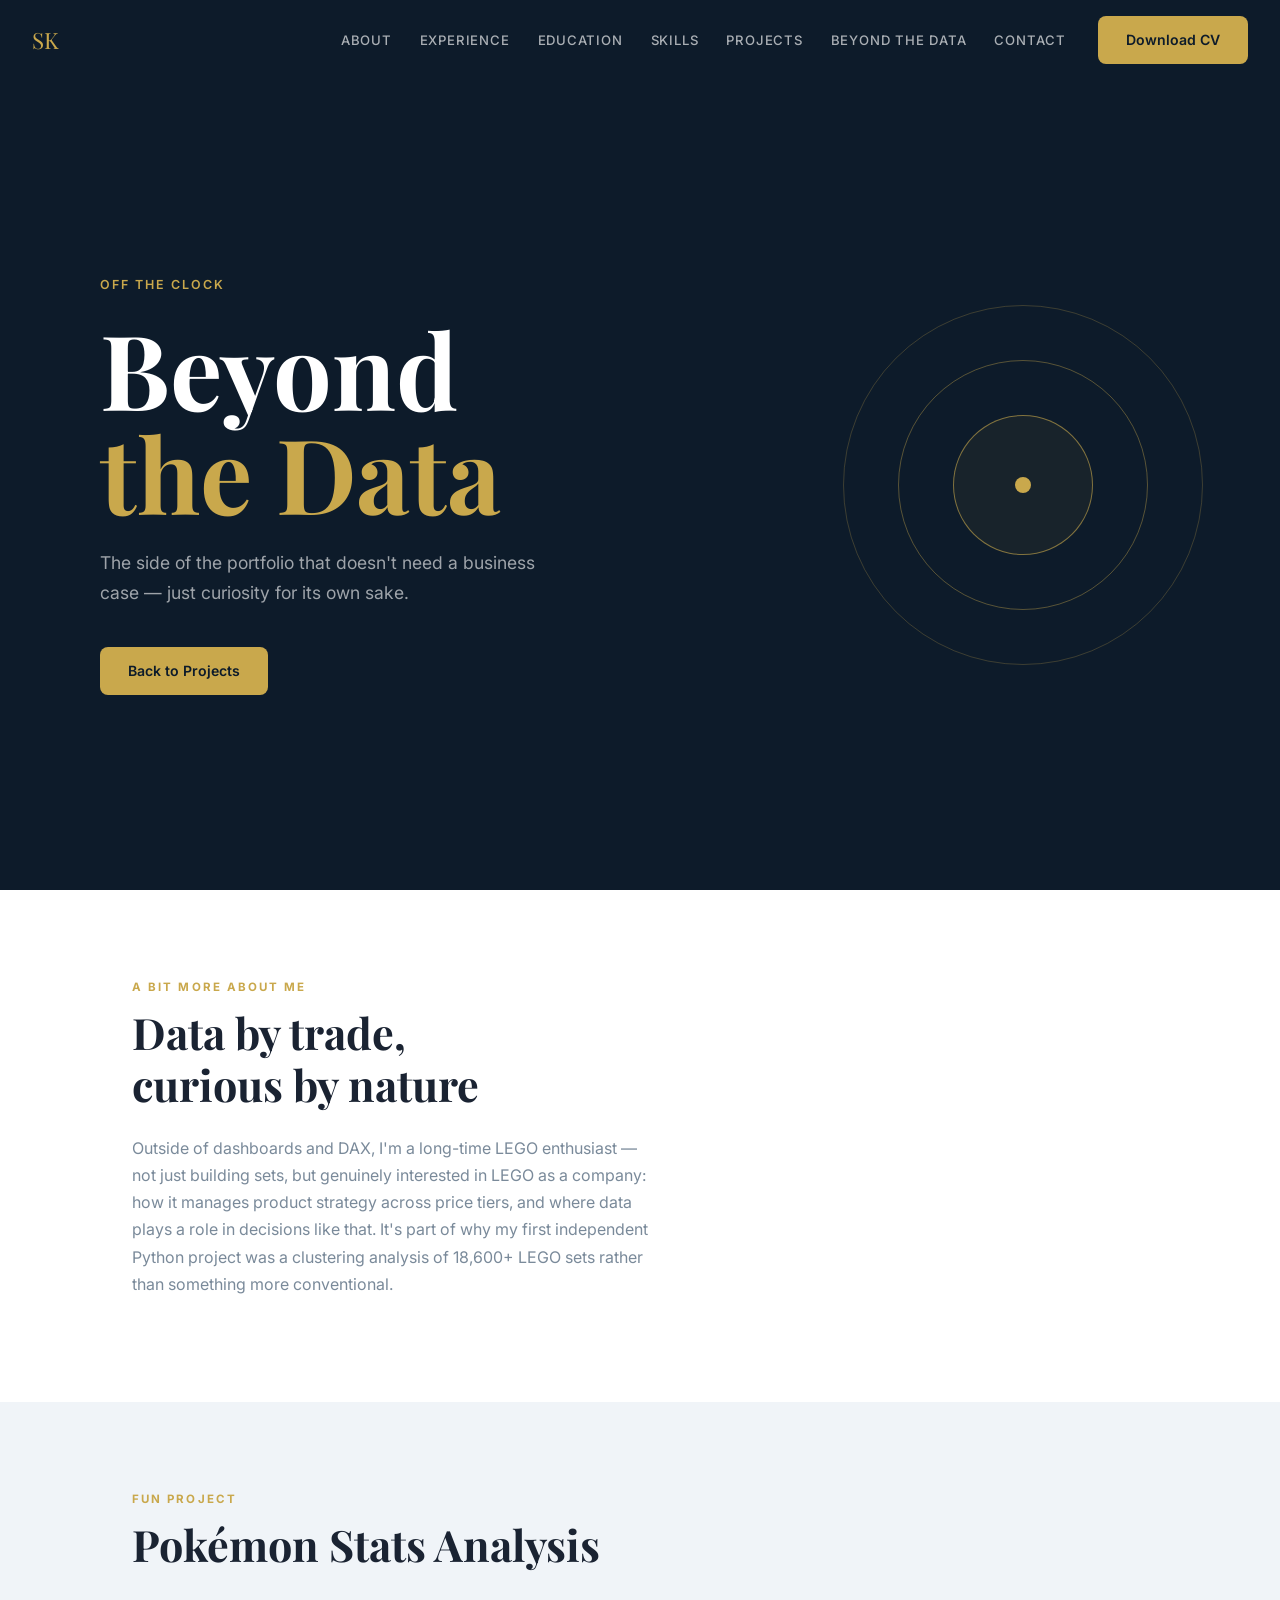
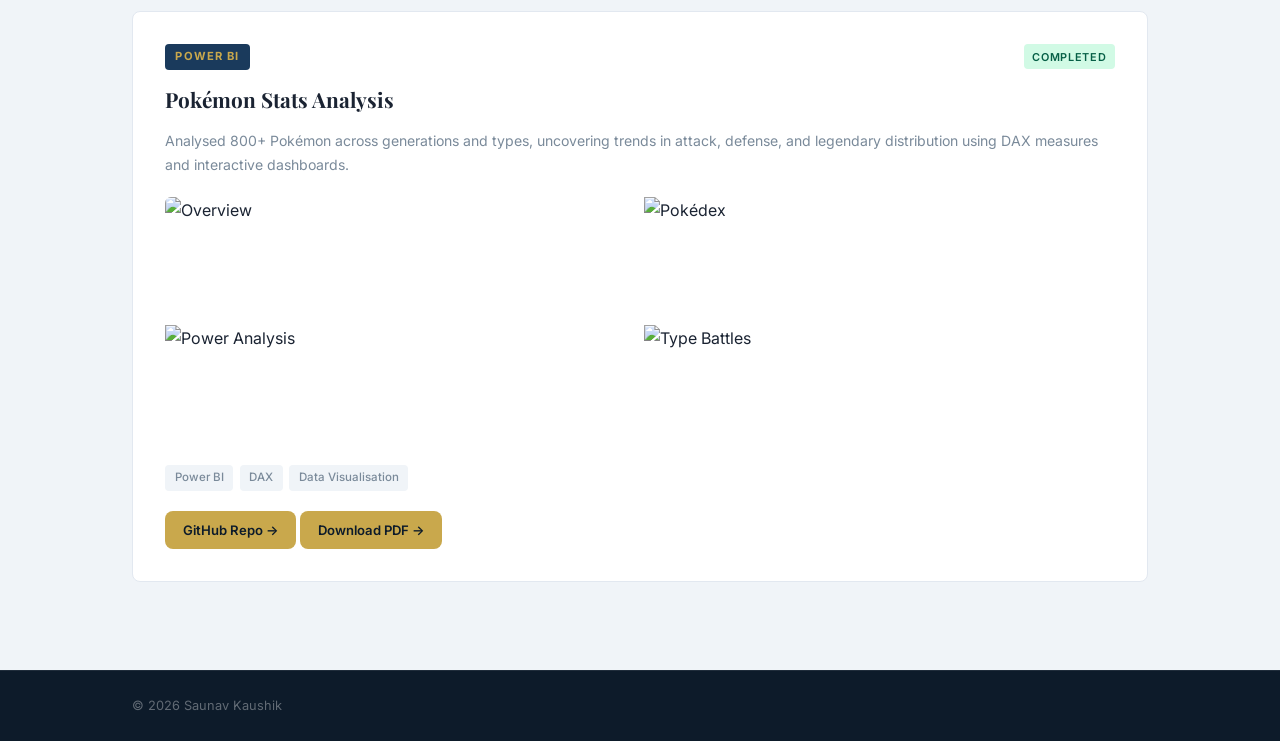
==== fun.html @ 6ace8993 "Add files via upload" ====
<!DOCTYPE html>
<html lang="en">
<head>
  <meta charset="UTF-8" />
  <meta name="viewport" content="width=device-width, initial-scale=1.0"/>
  <title>Beyond the Data | Saunav Kaushik</title>
  <link rel="preconnect" href="https://fonts.googleapis.com">
  <link href="https://fonts.googleapis.com/css2?family=Playfair+Display:wght@600;700&family=Inter:wght@300;400;500;600&display=swap" rel="stylesheet">
  <link rel="stylesheet" href="css/style.css" />
</head>
<body>

  <!-- NAV -->
  <nav>
    <span class="nav-logo">SK</span>
    <ul>
      <li><a href="index.html#about">About</a></li>
      <li><a href="index.html#experience">Experience</a></li>
      <li><a href="index.html#education">Education</a></li>
      <li><a href="index.html#skills">Skills</a></li>
      <li><a href="index.html#projects">Projects</a></li>
      <li><a href="fun.html">Beyond the Data</a></li>
      <li><a href="index.html#contact">Contact</a></li>
    </ul>
    <a href="https://drive.google.com/file/d/1WptvGumXlsymUgz3zxBfDoVuFLlQmoJk/view?usp=sharing" target="_blank" class="btn btn-nav">Download CV</a>
  </nav>

  <!-- FUN HERO -->
  <section class="hero fun-hero">
    <div class="hero-inner">
      <p class="hero-tag">Off the Clock</p>
      <h1>Beyond<br><span>the Data</span></h1>
      <p class="hero-sub">The side of the portfolio that doesn't need a business case — just curiosity for its own sake.</p>
      <div class="hero-cta">
        <a href="index.html#projects" class="btn">Back to Projects</a>
      </div>
    </div>
    <div class="hero-graphic">
      <div class="graphic-ring r1"></div>
      <div class="graphic-ring r2"></div>
      <div class="graphic-ring r3"></div>
      <div class="graphic-dot"></div>
    </div>
  </section>

  <!-- CASUAL BIO -->
  <section class="section">
    <div class="container">
      <div class="section-label">A Bit More About Me</div>
      <div class="about-grid">
        <div>
          <h2>Data by trade,<br>curious by nature</h2>
          <p>Outside of dashboards and DAX, I'm a long-time LEGO enthusiast — not just building sets, but genuinely interested in LEGO as a company: how it manages product strategy across price tiers, and where data plays a role in decisions like that. It's part of why my first independent Python project was a clustering analysis of 18,600+ LEGO sets rather than something more conventional.</p>
          <p><!-- TODO: add a couple more lines on other hobbies/interests --></p>
        </div>
      </div>
    </div>
  </section>

  <!-- FUN PROJECT -->
  <section class="section section-mid">
    <div class="container">
      <div class="section-label">Fun Project</div>
      <h2>Pokémon Stats Analysis</h2>
      <div class="projects-grid">
        <div class="project-card">
          <div class="project-header">
            <span class="tool-badge pbi">Power BI</span>
            <span class="status-badge done">Completed</span>
          </div>
          <h3>Pokémon Stats Analysis</h3>
          <p>Analysed 800+ Pokémon across generations and types, uncovering trends in attack, defense, and legendary distribution using DAX measures and interactive dashboards.</p>

          <div class="project-screenshots">
            <img src="https://raw.githubusercontent.com/Saunavkaushik/Power_BI/refs/heads/main/Screenshots/Overview.png" alt="Overview" />
            <img src="https://raw.githubusercontent.com/Saunavkaushik/Power_BI/refs/heads/main/Screenshots/Pokedex.png" alt="Pokédex" />
            <img src="https://raw.githubusercontent.com/Saunavkaushik/Power_BI/refs/heads/main/Screenshots/Power%20Analysis.png" alt="Power Analysis" />
            <img src="https://raw.githubusercontent.com/Saunavkaushik/Power_BI/refs/heads/main/Screenshots/Type%20Battles.png" alt="Type Battles" />
          </div>

          <ul class="project-tags">
            <li>Power BI</li>
            <li>DAX</li>
            <li>Data Visualisation</li>
          </ul>
          <div class="project-footer">
            <a href="https://github.com/Saunavkaushik/Power_BI" target="_blank" class="btn btn-sm">GitHub Repo →</a>
            <a href="https://raw.githubusercontent.com/Saunavkaushik/Power_BI/refs/heads/main/Pokemon_portfolio.pdf" target="_blank" class="btn btn-sm btn-outline">Download PDF →</a>
          </div>
        </div>
      </div>
    </div>
  </section>

  <footer>
    <div class="container footer-inner">
      <span>© 2026 Saunav Kaushik</span>
    </div>
  </footer>

</body>
</html>
---- css/style.css ----
/* =============================================
   SAUNAV KAUSHIK — PORTFOLIO STYLESHEET
   Navy + Slate + Gold | Professional & Sharp
   ============================================= */

:root {
  --navy:      #0d1b2a;
  --navy-mid:  #162236;
  --slate:     #f0f4f8;
  --gold:      #c9a84c;
  --gold-lt:   #f0e0b0;
  --white:     #ffffff;
  --ink:       #1a2332;
  --muted:     #7a8a9a;
  --border:    #e2e8f0;

  --font-display: 'Playfair Display', Georgia, serif;
  --font-body:    'Inter', system-ui, sans-serif;

  --max-w: 1080px;
  --radius: 8px;
}

/* RESET */
*, *::before, *::after { box-sizing: border-box; margin: 0; padding: 0; }
html { scroll-behavior: smooth; }
body {
  font-family: var(--font-body);
  background: var(--white);
  color: var(--ink);
  font-size: 1rem;
  line-height: 1.7;
  -webkit-font-smoothing: antialiased;
}
a { color: inherit; text-decoration: none; }

/* ── CONTAINER ── */
.container { max-width: var(--max-w); margin: 0 auto; padding: 0 2rem; }

/* ── NAV ── */
nav {
  position: sticky; top: 0; z-index: 100;
  display: flex; align-items: center; gap: 2rem;
  padding: 1rem 2rem;
  background: var(--navy);
}
.nav-logo {
  font-family: var(--font-display);
  font-size: 1.4rem;
  color: var(--gold);
  margin-right: auto;
}
nav ul { list-style: none; display: flex; gap: 1.75rem; }
nav ul a {
  font-size: 0.82rem; font-weight: 500;
  letter-spacing: 0.06em; text-transform: uppercase;
  color: rgba(255,255,255,0.65);
  transition: color 0.2s;
}
nav ul a:hover { color: var(--gold); }
.btn-nav {
  background: var(--gold); color: var(--navy);
  font-size: 0.8rem; font-weight: 600;
  padding: 0.5rem 1.2rem; border-radius: var(--radius);
  white-space: nowrap;
  transition: opacity 0.2s;
}
.btn-nav:hover { opacity: 0.85; }

/* ── HERO ── */
.hero {
  background: var(--navy);
  min-height: 90vh;
  display: flex; align-items: center;
  position: relative; overflow: hidden;
  padding: 4rem 2rem;
}
.hero-inner {
  max-width: var(--max-w); margin: 0 auto; width: 100%;
  position: relative; z-index: 2;
}
.hero-tag {
  font-size: 0.78rem; font-weight: 600;
  letter-spacing: 0.16em; text-transform: uppercase;
  color: var(--gold); margin-bottom: 1.25rem;
}
.hero h1 {
  font-family: var(--font-display);
  font-size: clamp(3.5rem, 9vw, 6.5rem);
  line-height: 1.0; color: var(--white);
  margin-bottom: 1.5rem;
}
.hero h1 span { color: var(--gold); }
.hero-sub {
  font-size: 1.1rem; color: rgba(255,255,255,0.6);
  max-width: 460px; margin-bottom: 2.5rem;
}
.hero-cta { display: flex; gap: 1rem; flex-wrap: wrap; }

/* Graphic rings */
.hero-graphic {
  position: absolute; right: 6%; top: 50%;
  transform: translateY(-50%);
  width: 360px; height: 360px;
}
.graphic-ring {
  position: absolute; border-radius: 50%;
  border: 1px solid rgba(201,168,76,0.25);
  top: 50%; left: 50%; transform: translate(-50%,-50%);
}
.r1 { width: 360px; height: 360px; }
.r2 { width: 250px; height: 250px; border-color: rgba(201,168,76,0.4); }
.r3 { width: 140px; height: 140px; border-color: rgba(201,168,76,0.6); background: rgba(201,168,76,0.06); }
.graphic-dot {
  position: absolute; top: 50%; left: 50%;
  transform: translate(-50%,-50%);
  width: 16px; height: 16px; border-radius: 50%;
  background: var(--gold);
}

/* ── BUTTONS ── */
.btn {
  display: inline-block;
  padding: 0.75rem 1.75rem;
  background: var(--gold); color: var(--navy);
  font-weight: 600; font-size: 0.88rem;
  border-radius: var(--radius);
  transition: opacity 0.2s, transform 0.15s;
  cursor: pointer;
}
.btn:hover { opacity: 0.88; transform: translateY(-1px); }
.btn-ghost {
  background: transparent;
  border: 1.5px solid rgba(255,255,255,0.35);
  color: var(--white);
}
.btn-ghost:hover { border-color: var(--gold); color: var(--gold); background: transparent; transform: translateY(-1px); }
.btn-sm { padding: 0.5rem 1.1rem; font-size: 0.82rem; }
.btn-disabled {
  background: var(--border); color: var(--muted);
  pointer-events: none; cursor: default;
}

/* ── SECTIONS ── */
.section { padding: 5.5rem 0; }
.section-dark {
  background: var(--navy);
  padding: 5.5rem 0;
}
.section-mid {
  background: var(--slate);
  padding: 5.5rem 0;
}

.section-label {
  font-size: 0.72rem; font-weight: 700;
  letter-spacing: 0.18em; text-transform: uppercase;
  color: var(--gold); margin-bottom: 0.6rem;
}
.section-label.light { color: var(--gold); }

h2 {
  font-family: var(--font-display);
  font-size: clamp(1.9rem, 4vw, 2.7rem);
  color: var(--ink); margin-bottom: 2.5rem; line-height: 1.2;
}
h2.light { color: var(--white); }
.muted-text { color: rgba(255,255,255,0.55); margin-bottom: 2rem; }

/* ── ABOUT ── */
.about-grid {
  display: grid; grid-template-columns: 1fr 280px; gap: 4rem; align-items: start;
}
.about-grid p { color: var(--muted); margin-bottom: 1rem; max-width: 520px; }
.about-grid h2 { margin-bottom: 1.5rem; }
.stat-stack { display: flex; flex-direction: column; gap: 1rem; }
.stat-card {
  background: var(--slate); border-radius: var(--radius);
  padding: 1.25rem 1.5rem;
  border-left: 3px solid var(--gold);
  display: flex; flex-direction: column; gap: 0.2rem;
}
.stat-num {
  font-family: var(--font-display); font-size: 2rem;
  color: var(--navy); line-height: 1;
}
.stat-desc { font-size: 0.78rem; color: var(--muted); text-transform: uppercase; letter-spacing: 0.04em; }

/* ── EDUCATION ── */
.edu-timeline { display: flex; flex-direction: column; gap: 1.5rem; }
.edu-card {
  display: grid; grid-template-columns: 130px 1fr;
  gap: 1.5rem; align-items: start;
  background: rgba(255,255,255,0.05);
  border: 1px solid rgba(255,255,255,0.1);
  border-radius: var(--radius); padding: 1.75rem;
  border-left: 3px solid var(--gold);
}
.edu-year {
  font-size: 0.78rem; font-weight: 600;
  color: var(--gold); letter-spacing: 0.04em;
  padding-top: 0.2rem;
}
.edu-body h3 { font-size: 1.05rem; color: var(--white); margin-bottom: 0.3rem; }
.edu-inst { font-size: 0.9rem; color: rgba(255,255,255,0.55); margin-bottom: 0.3rem; }
.edu-detail { font-size: 0.85rem; color: rgba(255,255,255,0.4); }

/* ── SKILLS ── */
.skills-grid { display: flex; flex-direction: column; gap: 2rem; }
.skill-group h4 {
  font-size: 0.78rem; font-weight: 700;
  text-transform: uppercase; letter-spacing: 0.1em;
  color: var(--muted); margin-bottom: 0.75rem;
}
.pills { display: flex; flex-wrap: wrap; gap: 0.6rem; }
.pill {
  background: var(--slate); border: 1.5px solid var(--border);
  border-radius: 100px; padding: 0.4rem 1.1rem;
  font-size: 0.85rem; font-weight: 500; color: var(--ink);
  transition: background 0.2s, border-color 0.2s, color 0.2s;
  cursor: default;
}
.pill:hover { background: var(--navy); border-color: var(--navy); color: var(--gold); }

/* ── PROJECTS ── */
.projects-grid {
  display: grid; grid-template-columns: repeat(auto-fit, minmax(300px, 1fr));
  gap: 1.5rem;
}
.project-card {
  background: var(--white); border: 1px solid var(--border);
  border-radius: var(--radius); padding: 2rem;
  display: flex; flex-direction: column; gap: 0.75rem;
  transition: box-shadow 0.25s, transform 0.2s;
}
.project-card:hover { box-shadow: 0 8px 30px rgba(0,0,0,0.1); transform: translateY(-3px); }
.project-card.wip { opacity: 0.72; }
.project-header { display: flex; justify-content: space-between; align-items: center; }

.tool-badge {
  font-size: 0.7rem; font-weight: 700;
  letter-spacing: 0.1em; text-transform: uppercase;
  background: var(--navy); color: var(--gold);
  padding: 0.22rem 0.65rem; border-radius: 4px;
}
.tool-badge.pbi { background: #1a3a5c; }
.tool-badge.python { background: #2b5b3f; color: #a8e6b8; }

.status-badge {
  font-size: 0.68rem; font-weight: 600;
  text-transform: uppercase; letter-spacing: 0.06em;
  padding: 0.2rem 0.55rem; border-radius: 4px;
}
.status-badge.done { background: #d1fae5; color: #065f46; }
.status-badge.wip  { background: #fef3c7; color: #92400e; }

.project-card h3 {
  font-family: var(--font-display); font-size: 1.3rem; color: var(--ink);
}
.project-card p { font-size: 0.88rem; color: var(--muted); flex: 1; }
.project-tags {
  list-style: none; display: flex; flex-wrap: wrap; gap: 0.4rem;
}
.project-tags li {
  font-size: 0.72rem; font-weight: 500;
  color: var(--muted); background: var(--slate);
  padding: 0.2rem 0.6rem; border-radius: 4px;
}
.project-footer { margin-top: 0.5rem; }

/* ── CONTACT ── */
.contact-wrap { text-align: center; }
.contact-wrap h2 { margin-bottom: 0.75rem; }
.contact-links {
  display: flex; flex-wrap: wrap; gap: 1rem;
  justify-content: center; margin-top: 2rem;
}

/* ── FOOTER ── */
footer {
  background: var(--navy);
  padding: 1.5rem 2rem;
  border-top: 1px solid rgba(255,255,255,0.08);
}
.footer-inner {
  display: flex; justify-content: space-between;
  font-size: 0.8rem; color: rgba(255,255,255,0.35);
}

/* ── RESPONSIVE ── */
@media (max-width: 768px) {
  nav ul { display: none; }
  .hero-graphic { display: none; }
  .about-grid { grid-template-columns: 1fr; }
  .stat-stack { flex-direction: row; flex-wrap: wrap; }
  .edu-card { grid-template-columns: 1fr; gap: 0.5rem; }
  .footer-inner { flex-direction: column; gap: 0.5rem; text-align: center; }
}

.section-experience {
  background: #e8edf2;
}

.project-screenshots {
  display: grid;
  grid-template-columns: 1fr 1fr;
  gap: 0.5rem;
  border-radius: 6px;
  overflow: hidden;
  margin: 0.5rem 0;
}
.project-screenshots img {
  width: 100%;
  height: 120px;
  object-fit: cover;
  object-position: top;
  display: block;
}

.project-screenshots.single img {
  height: 200px;
}
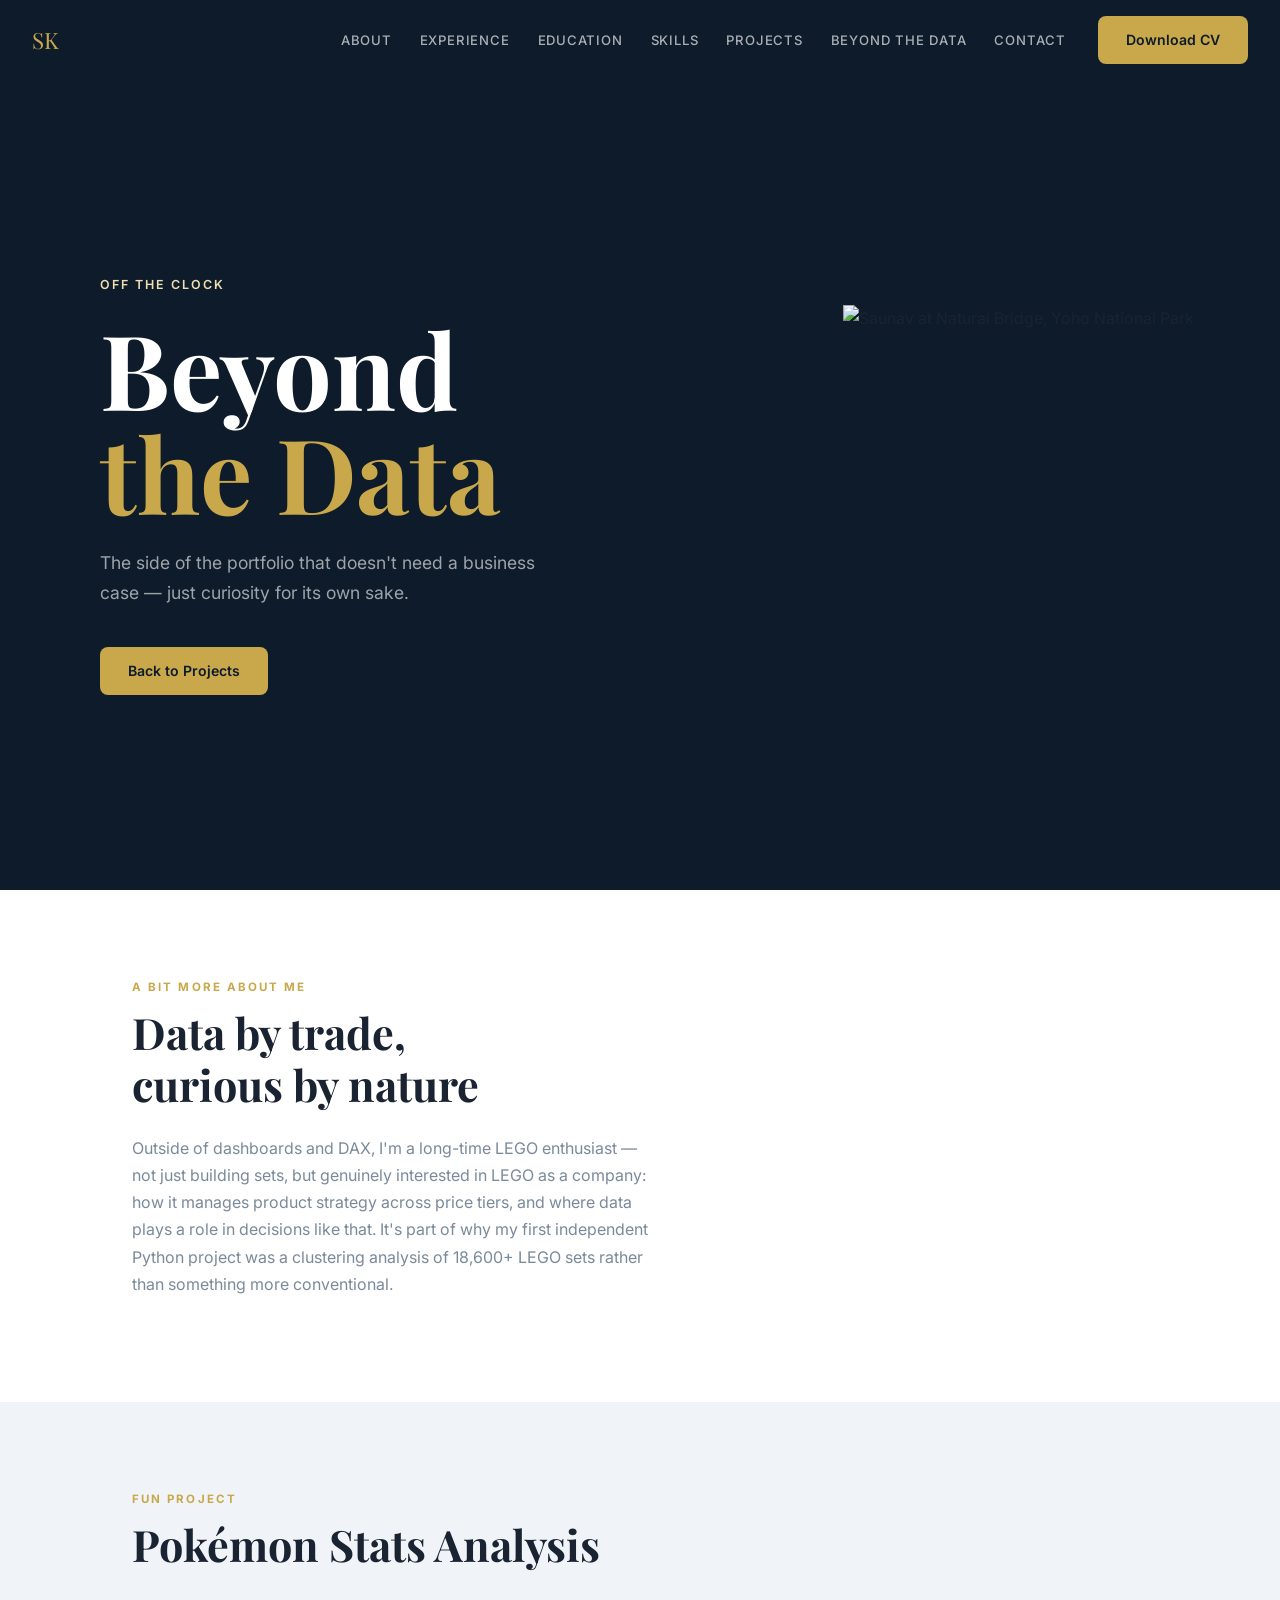
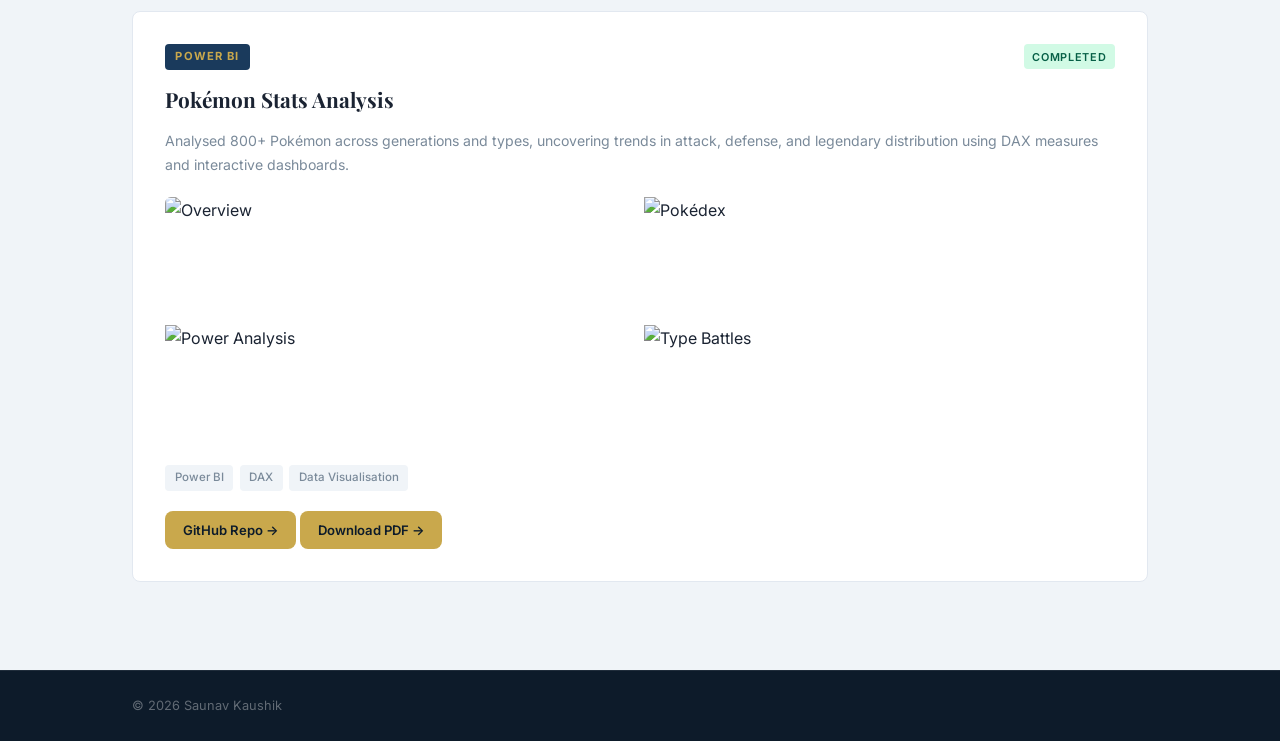
==== commit b0291653: "Update fun.html" ====
--- a/fun.html
+++ b/fun.html
@@ -12,7 +12,7 @@
 
   <!-- NAV -->
   <nav>
-    <span class="nav-logo">SK</span>
+    <a href="index.html" class="nav-logo">SK</a>
     <ul>
       <li><a href="index.html#about">About</a></li>
       <li><a href="index.html#experience">Experience</a></li>
@@ -35,11 +35,8 @@
         <a href="index.html#projects" class="btn">Back to Projects</a>
       </div>
     </div>
-    <div class="hero-graphic">
-      <div class="graphic-ring r1"></div>
-      <div class="graphic-ring r2"></div>
-      <div class="graphic-ring r3"></div>
-      <div class="graphic-dot"></div>
+    <div class="hero-graphic hero-photo-wrap">
+      <img src="img/profile-yoho.jpg" alt="Saunav at Natural Bridge, Yoho National Park" class="hero-photo" />
     </div>
   </section>
 
--- a/css/style.css
+++ b/css/style.css
@@ -320,3 +320,66 @@
 .project-screenshots.single img {
   height: 200px;
 }
+
+/* ── PROJECT ANALYSIS BULLETS ── */
+.project-analysis {
+  list-style: none;
+  display: flex;
+  flex-direction: column;
+  gap: 0.45rem;
+  margin: 0.25rem 0 0.5rem;
+}
+.project-analysis li {
+  position: relative;
+  padding-left: 1.1rem;
+  font-size: 0.84rem;
+  color: var(--ink);
+  line-height: 1.5;
+}
+.project-analysis li::before {
+  content: "";
+  position: absolute;
+  left: 0;
+  top: 0.55em;
+  width: 6px;
+  height: 6px;
+  border-radius: 50%;
+  background: var(--gold);
+}
+
+/* ── FEATURED PROJECT CARD ── */
+.project-featured {
+  border: 1.5px solid var(--gold);
+  background: linear-gradient(180deg, var(--white) 0%, var(--slate) 100%);
+  position: relative;
+}
+.project-featured::before {
+  content: "Centerpiece";
+  position: absolute;
+  top: -0.65rem;
+  left: 1.5rem;
+  background: var(--gold);
+  color: var(--navy);
+  font-size: 0.65rem;
+  font-weight: 700;
+  letter-spacing: 0.08em;
+  text-transform: uppercase;
+  padding: 0.2rem 0.7rem;
+  border-radius: 4px;
+}
+
+/* ── PROJECTS FOOTNOTE (link to fun page) ── */
+.projects-footnote {
+  text-align: center;
+  margin-top: 2.5rem;
+  font-size: 0.9rem;
+  color: var(--muted);
+}
+.projects-footnote a {
+  color: var(--gold);
+  font-weight: 600;
+  border-bottom: 1px solid var(--gold);
+}
+
+/* ── FUN PAGE HERO VARIANT ── */
+.fun-hero .hero-tag { color: var(--gold-lt); }
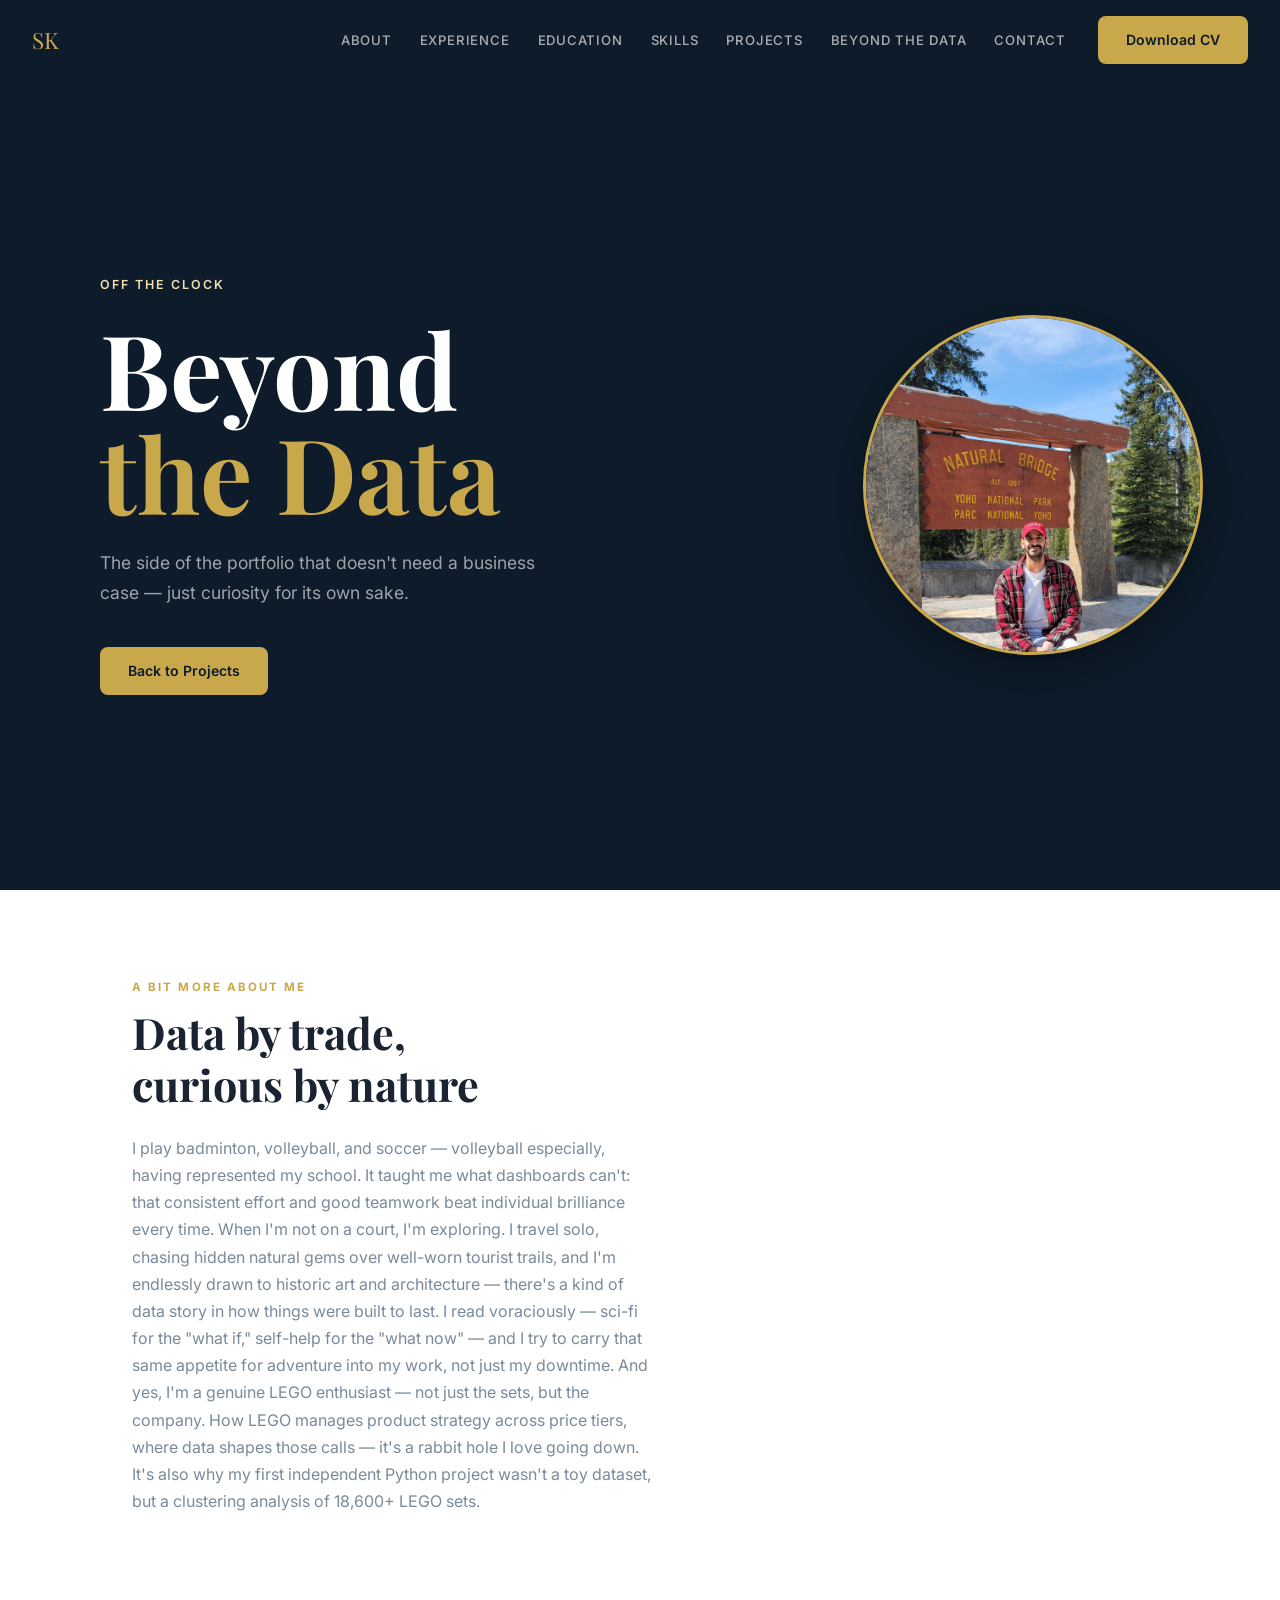
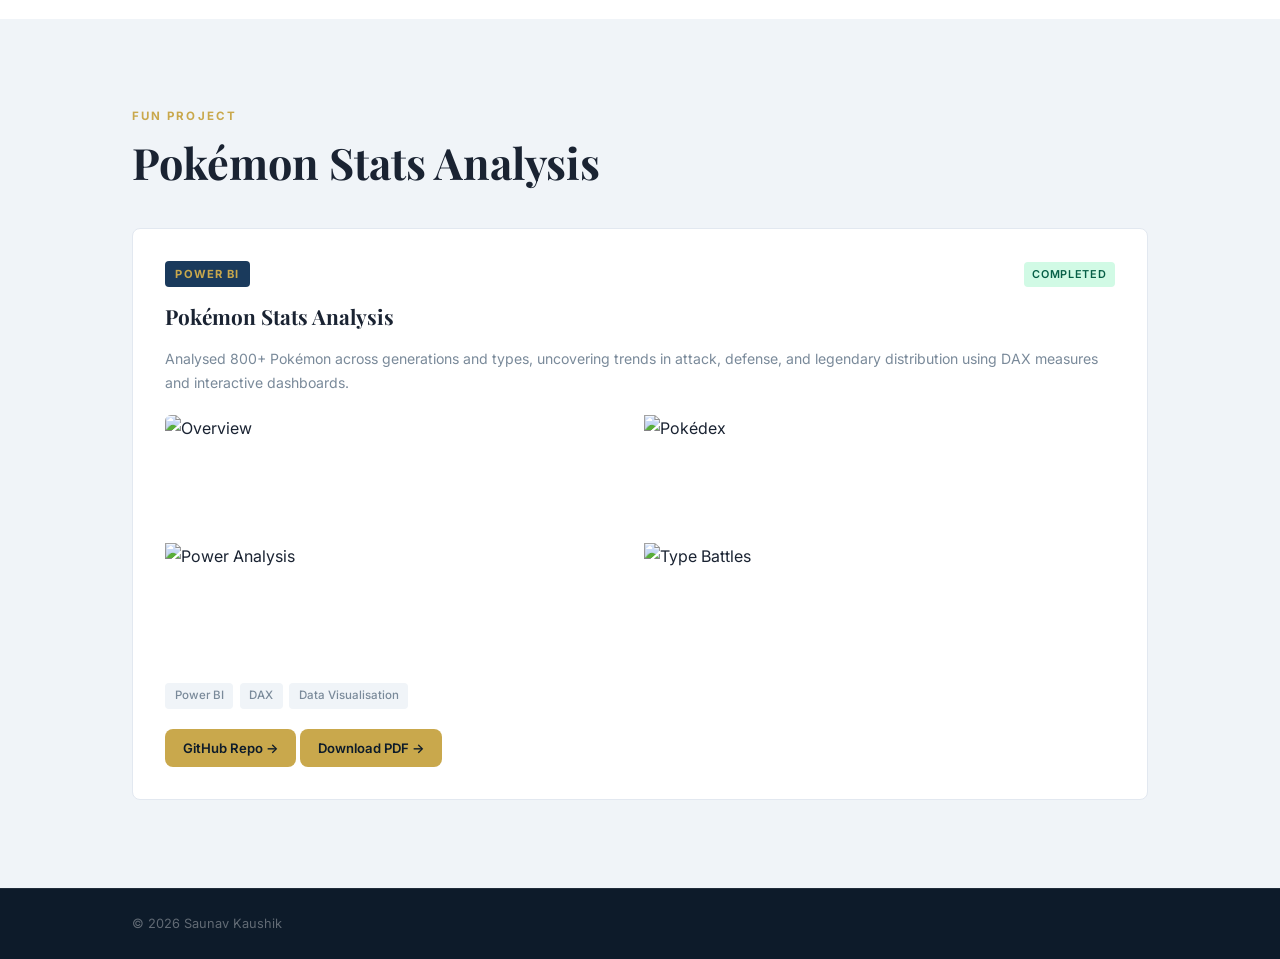
==== commit 24c9cd2e: "Update fun.html" ====
--- a/fun.html
+++ b/fun.html
@@ -47,7 +47,13 @@
       <div class="about-grid">
         <div>
           <h2>Data by trade,<br>curious by nature</h2>
-          <p>Outside of dashboards and DAX, I'm a long-time LEGO enthusiast — not just building sets, but genuinely interested in LEGO as a company: how it manages product strategy across price tiers, and where data plays a role in decisions like that. It's part of why my first independent Python project was a clustering analysis of 18,600+ LEGO sets rather than something more conventional.</p>
+          <p>I play badminton, volleyball, and soccer — volleyball especially, having represented my school. It taught me what dashboards can't: that consistent effort and good teamwork beat individual brilliance every time.
+
+When I'm not on a court, I'm exploring. I travel solo, chasing hidden natural gems over well-worn tourist trails, and I'm endlessly drawn to historic art and architecture — there's a kind of data story in how things were built to last.
+
+I read voraciously — sci-fi for the "what if," self-help for the "what now" — and I try to carry that same appetite for adventure into my work, not just my downtime.
+
+And yes, I'm a genuine LEGO enthusiast — not just the sets, but the company. How LEGO manages product strategy across price tiers, where data shapes those calls — it's a rabbit hole I love going down. It's also why my first independent Python project wasn't a toy dataset, but a clustering analysis of 18,600+ LEGO sets.</p>
           <p><!-- TODO: add a couple more lines on other hobbies/interests --></p>
         </div>
       </div>
--- a/css/style.css
+++ b/css/style.css
@@ -383,3 +383,130 @@
 
 /* ── FUN PAGE HERO VARIANT ── */
 .fun-hero .hero-tag { color: var(--gold-lt); }
+
+/* ── FUN PAGE PROFILE PHOTO ── */
+.hero-photo-wrap {
+  border-radius: 50%;
+  overflow: hidden;
+  width: 340px;
+  height: 340px;
+  border: 3px solid var(--gold);
+  box-shadow: 0 12px 40px rgba(0,0,0,0.35);
+}
+.hero-photo {
+  width: 100%;
+  height: 100%;
+  object-fit: cover;
+  object-position: center 30%;
+  display: block;
+}
+@media (max-width: 768px) {
+  .hero-photo-wrap { display: none; }
+}
+
+/* ── CONTACT: split layout (buttons + form) ── */
+
+.contact-find-me {
+  font-size: 0.72rem;
+  font-weight: 700;
+  letter-spacing: 0.08em;
+  text-transform: uppercase;
+  color: var(--gold-lt);
+  margin-bottom: 0.9rem;
+}
+
+.contact-quote {
+  font-family: var(--font-display);
+  font-style: italic;
+  font-size: 0.92rem;
+  color: rgba(255,255,255,0.55);
+  margin-top: 1.5rem;
+  line-height: 1.5;
+  border-left: 2px solid var(--gold);
+  padding-left: 0.9rem;
+}
+
+.btn-icon {
+  display: inline-flex;
+  align-items: center;
+  justify-content: center;
+  gap: 0.6rem;
+}
+.btn-icon svg { width: 18px; height: 18px; flex-shrink: 0; }
+
+.btn-gold-cv {
+  background: var(--gold);
+  color: var(--navy);
+  border: 1.5px solid var(--gold);
+}
+.btn-gold-cv:hover { opacity: 0.88; color: var(--navy); transform: translateY(-1px); }
+
+.contact-flex {
+  display: grid;
+  grid-template-columns: 220px 1fr;
+  gap: 4rem;
+  margin-top: 2.5rem;
+  text-align: left;
+  align-items: start;
+}
+.contact-links-vertical {
+  display: flex;
+  flex-direction: column;
+  gap: 1.25rem;
+  margin-top: 0;
+  flex-wrap: nowrap;
+}
+.contact-links-vertical .btn { text-align: center; }
+
+.contact-form-card {
+  background: var(--white);
+  border-radius: var(--radius);
+  padding: 2rem;
+  display: flex;
+  flex-direction: column;
+  gap: 0.4rem;
+  box-shadow: 0 12px 40px rgba(0,0,0,0.25);
+}
+.contact-form-card label {
+  font-size: 0.72rem;
+  font-weight: 700;
+  letter-spacing: 0.08em;
+  text-transform: uppercase;
+  color: var(--muted);
+  margin-top: 0.75rem;
+}
+.contact-form-card input,
+.contact-form-card textarea {
+  font-family: var(--font-body);
+  font-size: 0.9rem;
+  padding: 0.65rem 0.8rem;
+  border: 1.5px solid var(--border);
+  border-radius: 6px;
+  background: var(--slate);
+  color: var(--ink);
+  resize: vertical;
+}
+.contact-form-card input:focus,
+.contact-form-card textarea:focus {
+  outline: none;
+  border-color: var(--gold);
+}
+.contact-submit-btn {
+  margin-top: 1.25rem;
+  border: none;
+  font-family: var(--font-body);
+}
+.contact-submit-btn:disabled { opacity: 0.6; cursor: default; }
+.contact-form-status {
+  font-size: 0.85rem;
+  margin-top: 0.6rem;
+  min-height: 1.2em;
+}
+.contact-form-status.success { color: #065f46; }
+.contact-form-status.error { color: #b91c1c; }
+
+@media (max-width: 768px) {
+  .contact-flex { grid-template-columns: 1fr; }
+  .contact-wrap { text-align: center; }
+  .contact-flex { text-align: left; }
+}
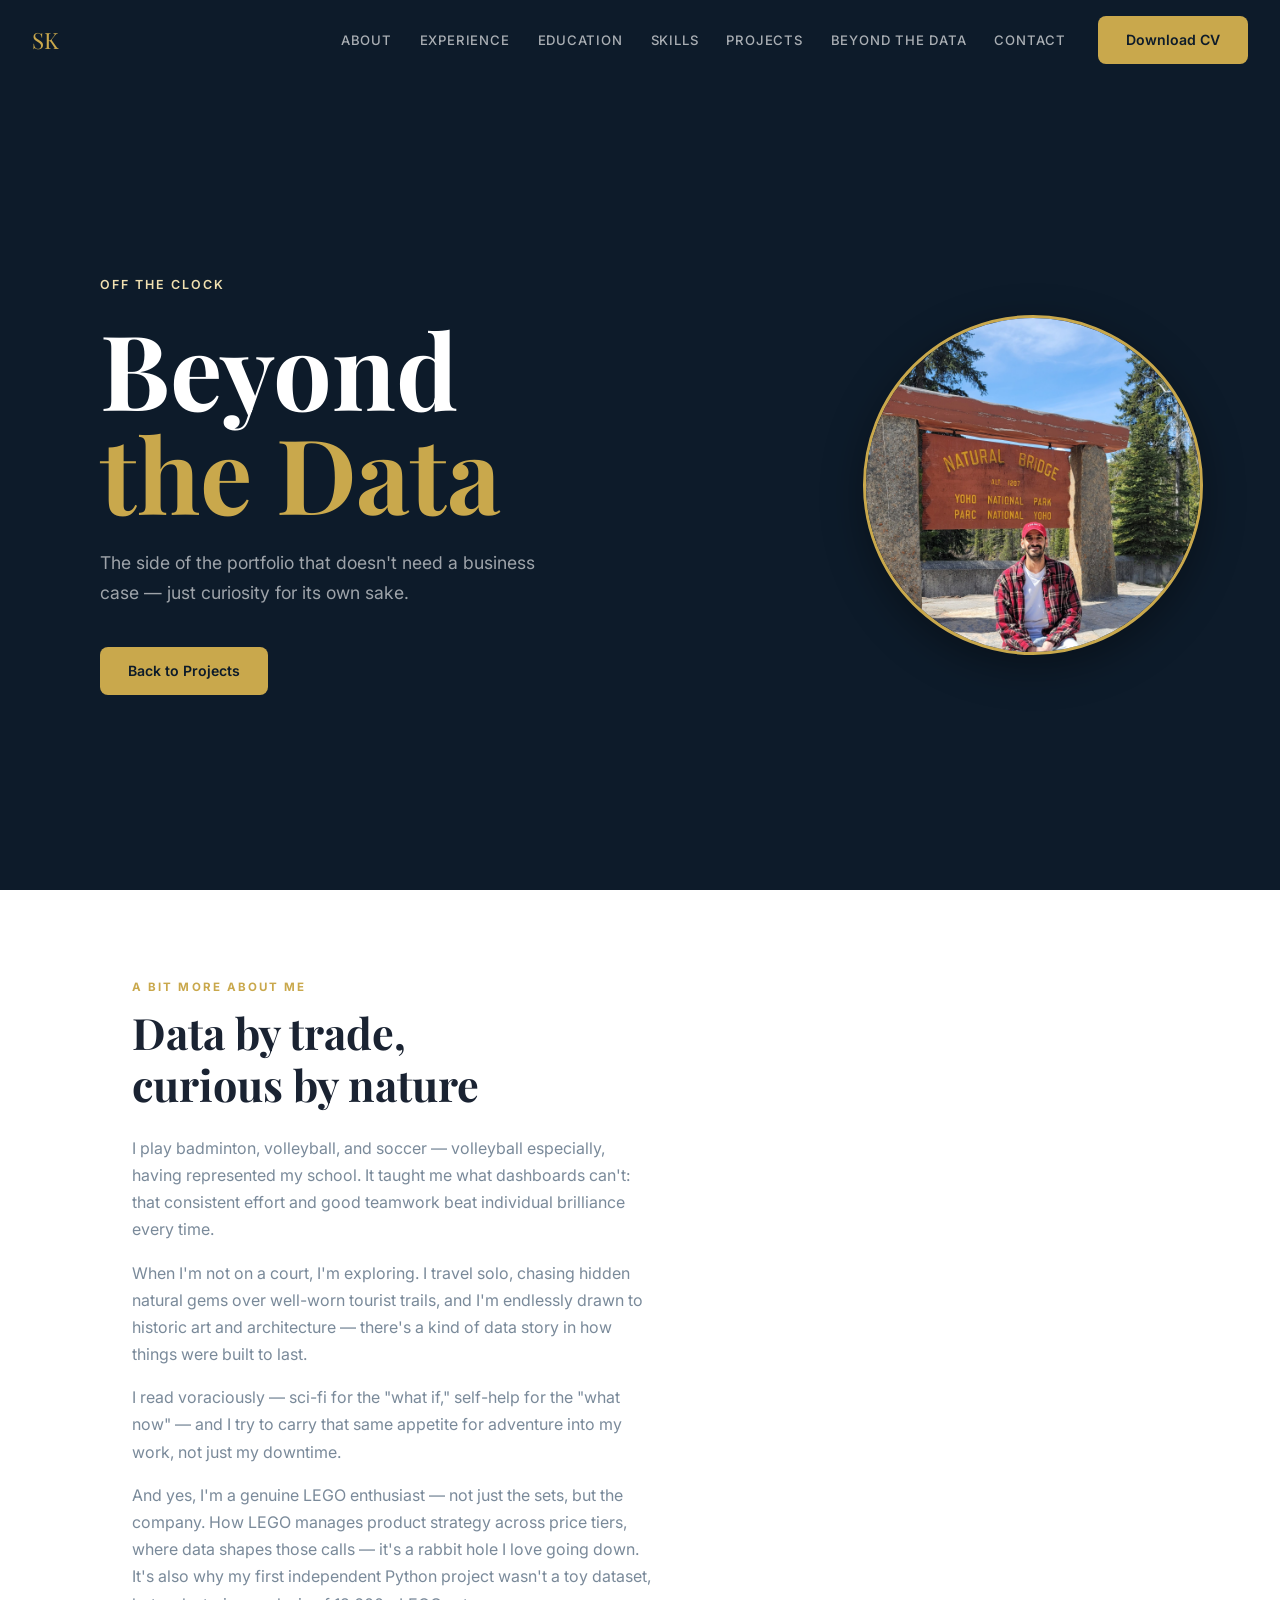
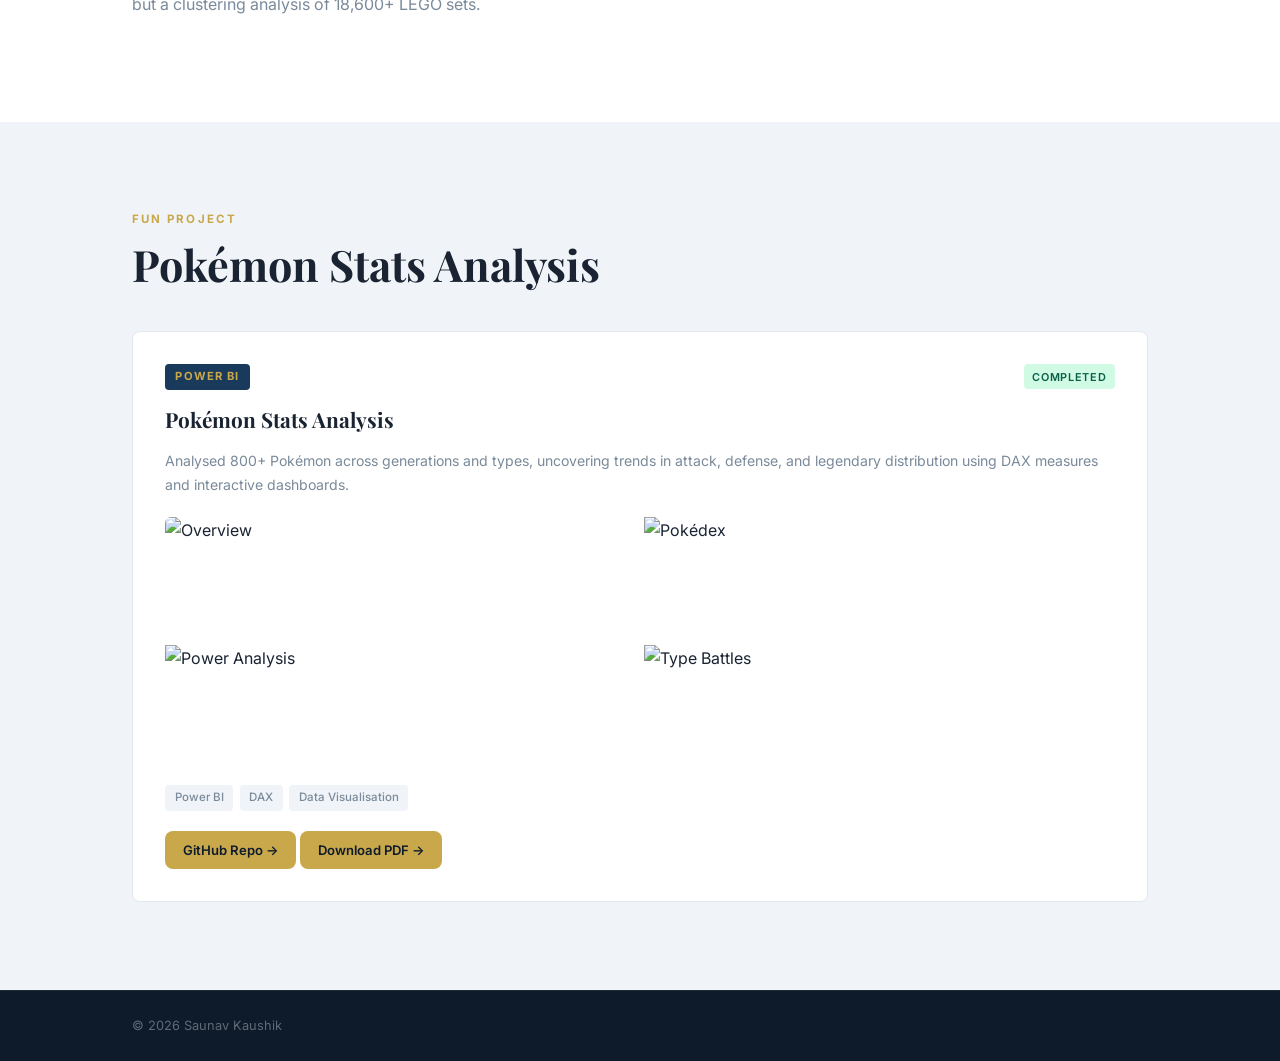
==== commit 6e497b04: "Update fun.html" ====
--- a/fun.html
+++ b/fun.html
@@ -47,13 +47,13 @@
       <div class="about-grid">
         <div>
           <h2>Data by trade,<br>curious by nature</h2>
-          <p>I play badminton, volleyball, and soccer — volleyball especially, having represented my school. It taught me what dashboards can't: that consistent effort and good teamwork beat individual brilliance every time.
+          <p>I play badminton, volleyball, and soccer — volleyball especially, having represented my school. It taught me what dashboards can't: that consistent effort and good teamwork beat individual brilliance every time.</p>
 
-When I'm not on a court, I'm exploring. I travel solo, chasing hidden natural gems over well-worn tourist trails, and I'm endlessly drawn to historic art and architecture — there's a kind of data story in how things were built to last.
+<p>When I'm not on a court, I'm exploring. I travel solo, chasing hidden natural gems over well-worn tourist trails, and I'm endlessly drawn to historic art and architecture — there's a kind of data story in how things were built to last.</p>
 
-I read voraciously — sci-fi for the "what if," self-help for the "what now" — and I try to carry that same appetite for adventure into my work, not just my downtime.
+<p>I read voraciously — sci-fi for the "what if," self-help for the "what now" — and I try to carry that same appetite for adventure into my work, not just my downtime.</p>
 
-And yes, I'm a genuine LEGO enthusiast — not just the sets, but the company. How LEGO manages product strategy across price tiers, where data shapes those calls — it's a rabbit hole I love going down. It's also why my first independent Python project wasn't a toy dataset, but a clustering analysis of 18,600+ LEGO sets.</p>
+<p>And yes, I'm a genuine LEGO enthusiast — not just the sets, but the company. How LEGO manages product strategy across price tiers, where data shapes those calls — it's a rabbit hole I love going down. It's also why my first independent Python project wasn't a toy dataset, but a clustering analysis of 18,600+ LEGO sets.</p>
           <p><!-- TODO: add a couple more lines on other hobbies/interests --></p>
         </div>
       </div>
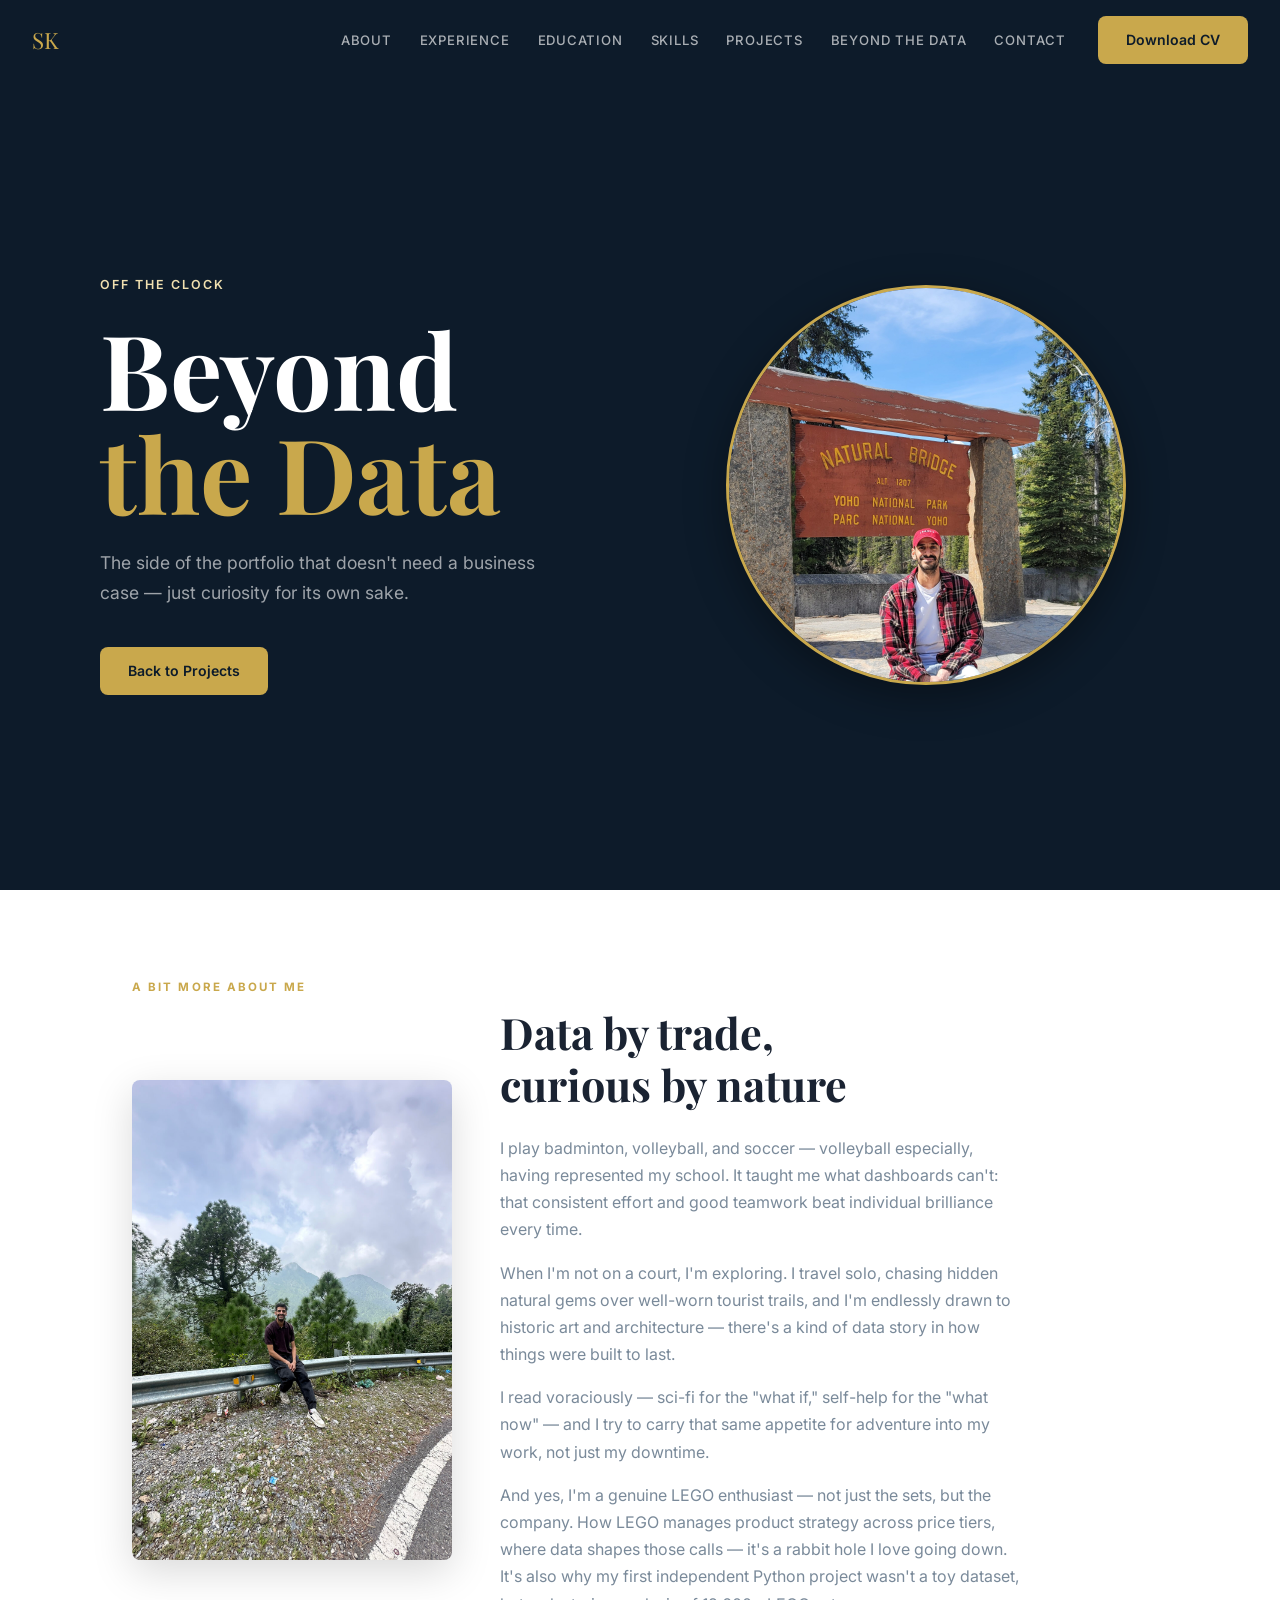
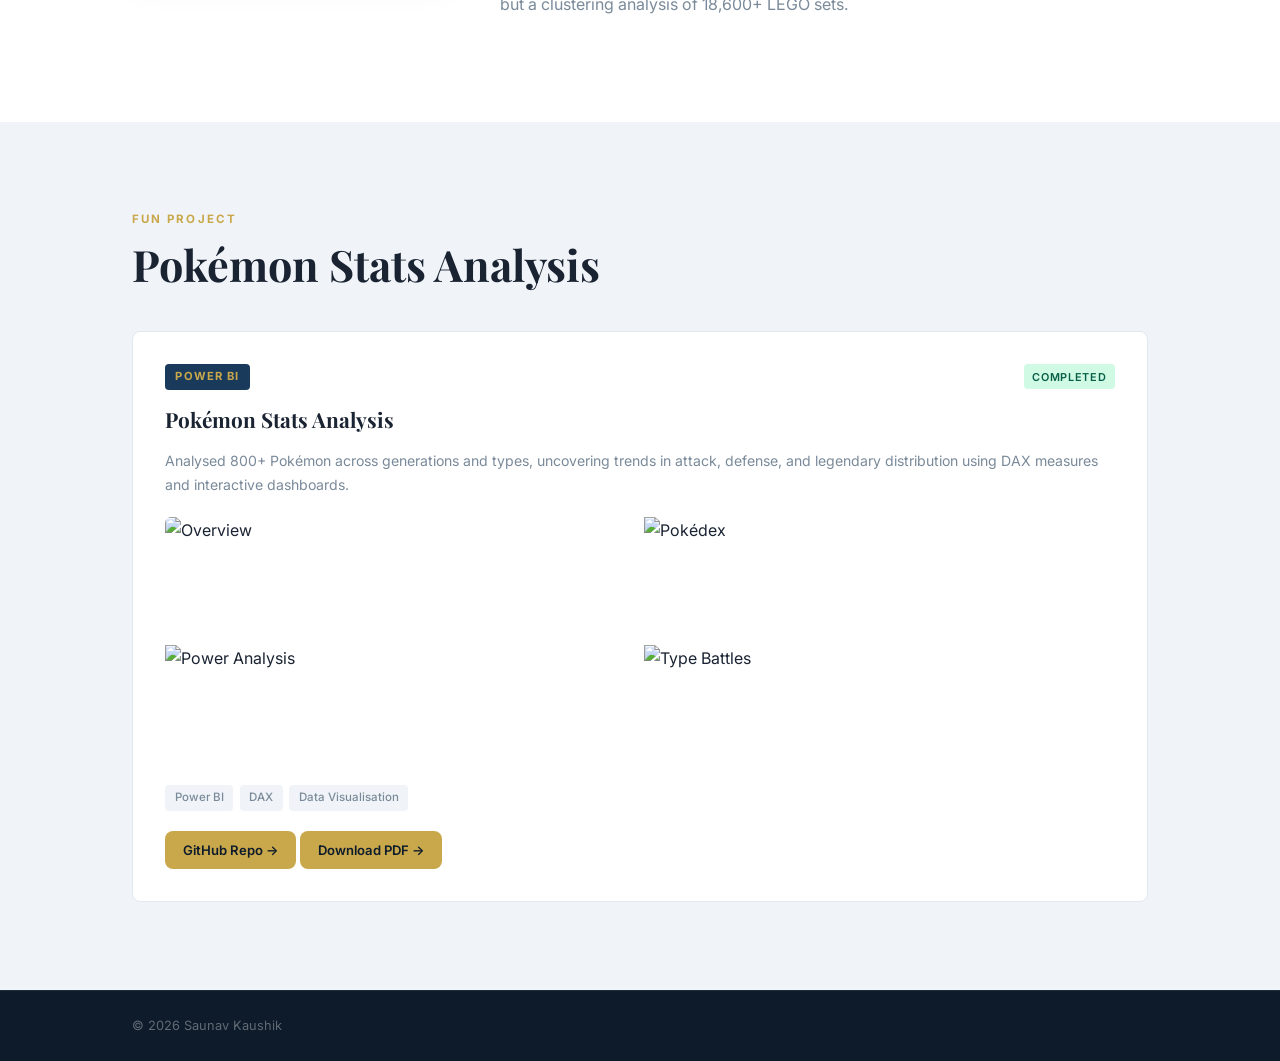
==== commit 5ddec8b4: "Update fun.html" ====
--- a/fun.html
+++ b/fun.html
@@ -44,19 +44,18 @@
   <section class="section">
     <div class="container">
       <div class="section-label">A Bit More About Me</div>
-      <div class="about-grid">
-        <div>
-          <h2>Data by trade,<br>curious by nature</h2>
-          <p>I play badminton, volleyball, and soccer — volleyball especially, having represented my school. It taught me what dashboards can't: that consistent effort and good teamwork beat individual brilliance every time.</p>
-
-<p>When I'm not on a court, I'm exploring. I travel solo, chasing hidden natural gems over well-worn tourist trails, and I'm endlessly drawn to historic art and architecture — there's a kind of data story in how things were built to last.</p>
-
-<p>I read voraciously — sci-fi for the "what if," self-help for the "what now" — and I try to carry that same appetite for adventure into my work, not just my downtime.</p>
-
-<p>And yes, I'm a genuine LEGO enthusiast — not just the sets, but the company. How LEGO manages product strategy across price tiers, where data shapes those calls — it's a rabbit hole I love going down. It's also why my first independent Python project wasn't a toy dataset, but a clustering analysis of 18,600+ LEGO sets.</p>
-          <p><!-- TODO: add a couple more lines on other hobbies/interests --></p>
-        </div>
-      </div>
+<div class="about-photo-grid">
+  <div class="about-photo-frame">
+    <img src="img/profile-mountains.jpg" alt="Saunav solo hiking in the Himalayan foothills" />
+  </div>
+  <div>
+    <h2>Data by trade,<br>curious by nature</h2>
+    <p>I play badminton, volleyball, and soccer — volleyball especially, having represented my school. It taught me what dashboards can't: that consistent effort and good teamwork beat individual brilliance every time.</p>
+    <p>When I'm not on a court, I'm exploring. I travel solo, chasing hidden natural gems over well-worn tourist trails, and I'm endlessly drawn to historic art and architecture — there's a kind of data story in how things were built to last.</p>
+    <p>I read voraciously — sci-fi for the "what if," self-help for the "what now" — and I try to carry that same appetite for adventure into my work, not just my downtime.</p>
+    <p>And yes, I'm a genuine LEGO enthusiast — not just the sets, but the company. How LEGO manages product strategy across price tiers, where data shapes those calls — it's a rabbit hole I love going down. It's also why my first independent Python project wasn't a toy dataset, but a clustering analysis of 18,600+ LEGO sets.</p>
+  </div>
+</div>
     </div>
   </section>
 
--- a/css/style.css
+++ b/css/style.css
@@ -404,6 +404,45 @@
   .hero-photo-wrap { display: none; }
 }
 
+/* ── FUN PAGE HERO PHOTO OVERRIDE ── */
+.fun-hero .hero-photo-wrap {
+  width: 400px;
+  height: 400px;
+  right: 12%;
+}
+/* ── ABOUT SECTION WITH PHOTO (fun page) ── */
+.about-photo-grid {
+  display: grid;
+  grid-template-columns: 320px 1fr;
+  gap: 3rem;
+  align-items: center;
+}
+.about-photo-grid p {
+  color: var(--muted);
+  margin-bottom: 1rem;
+  max-width: 520px;
+}
+.about-photo-grid h2 { margin-bottom: 1.5rem; }
+
+.about-photo-frame {
+  height: 480px;
+  border-radius: var(--radius);
+  overflow: hidden;
+  box-shadow: 0 12px 40px rgba(0,0,0,0.15);
+}
+.about-photo-frame img {
+  width: 100%;
+  height: 100%;
+  object-fit: cover;
+  object-position: center 30%;
+  display: block;
+}
+
+@media (max-width: 768px) {
+  .about-photo-grid { grid-template-columns: 1fr; }
+  .about-photo-frame { height: 320px; }
+}
+
 /* ── CONTACT: split layout (buttons + form) ── */
 
 .contact-find-me {
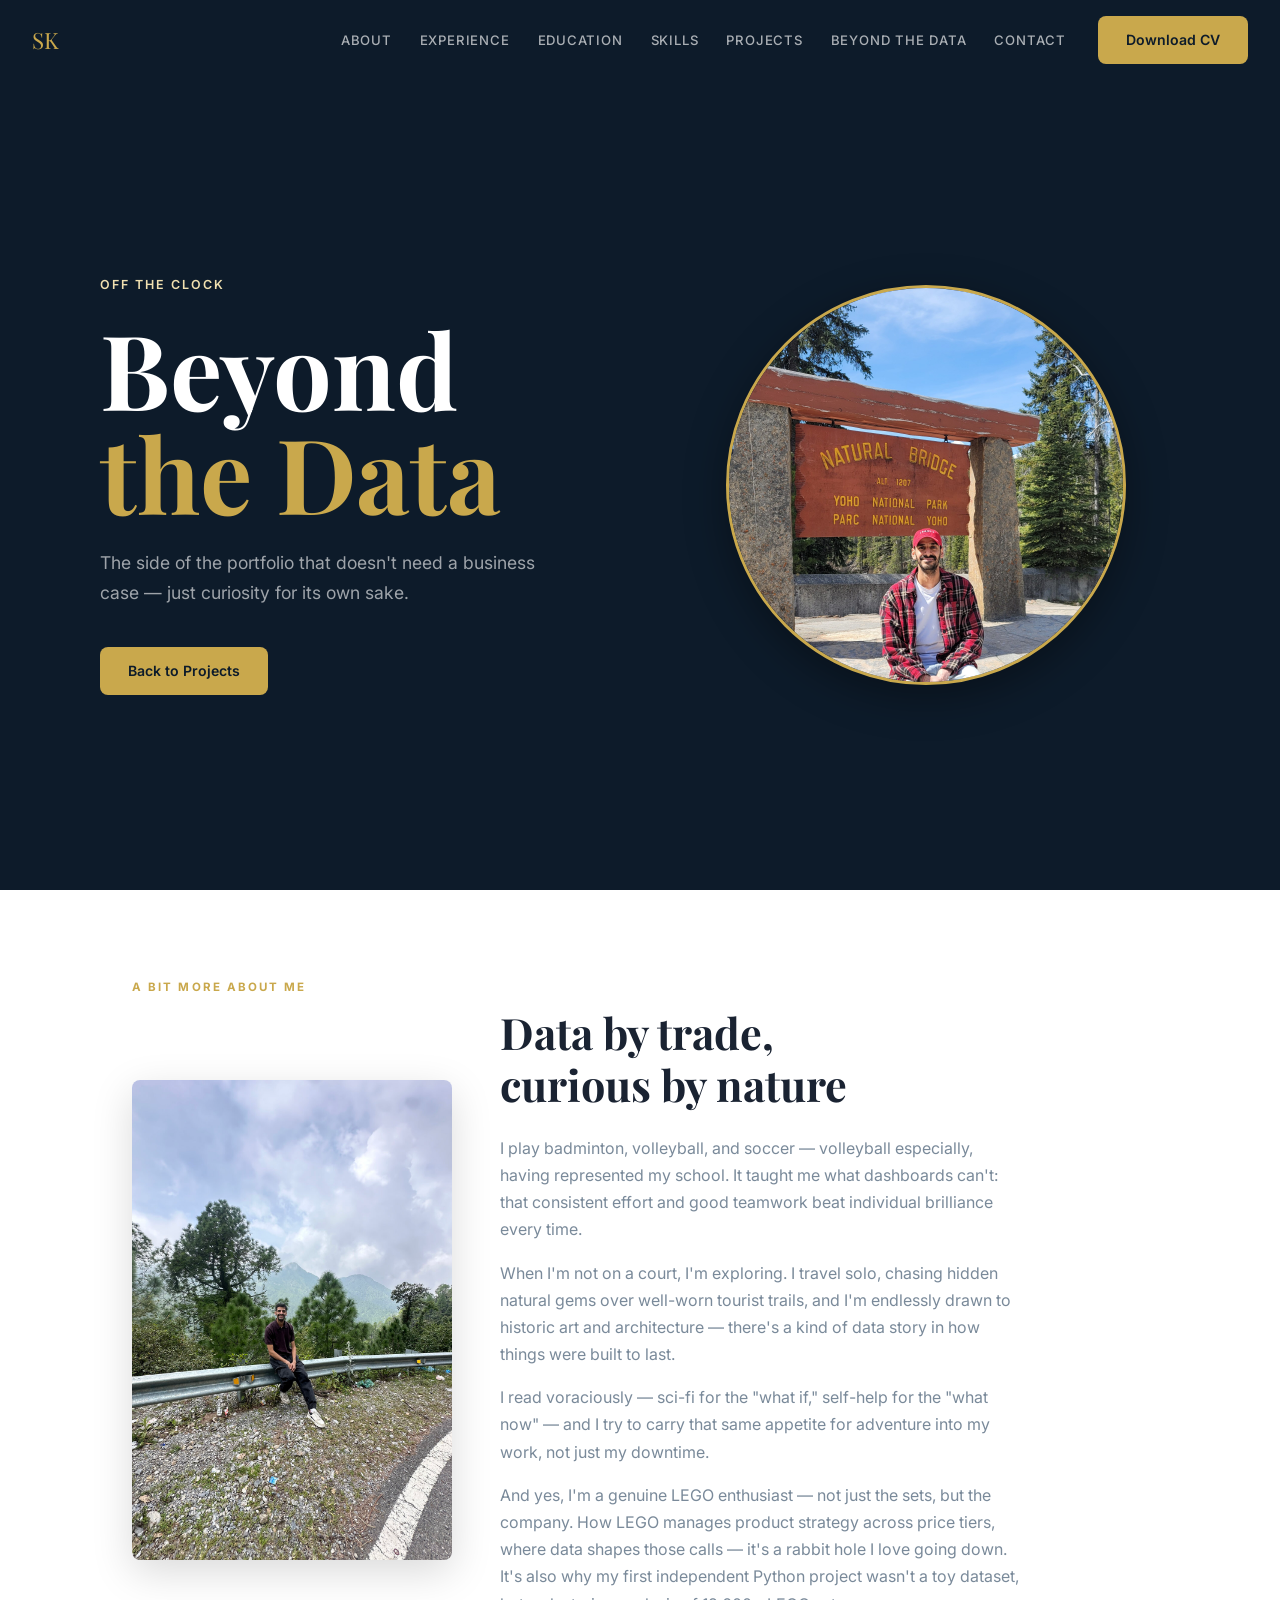
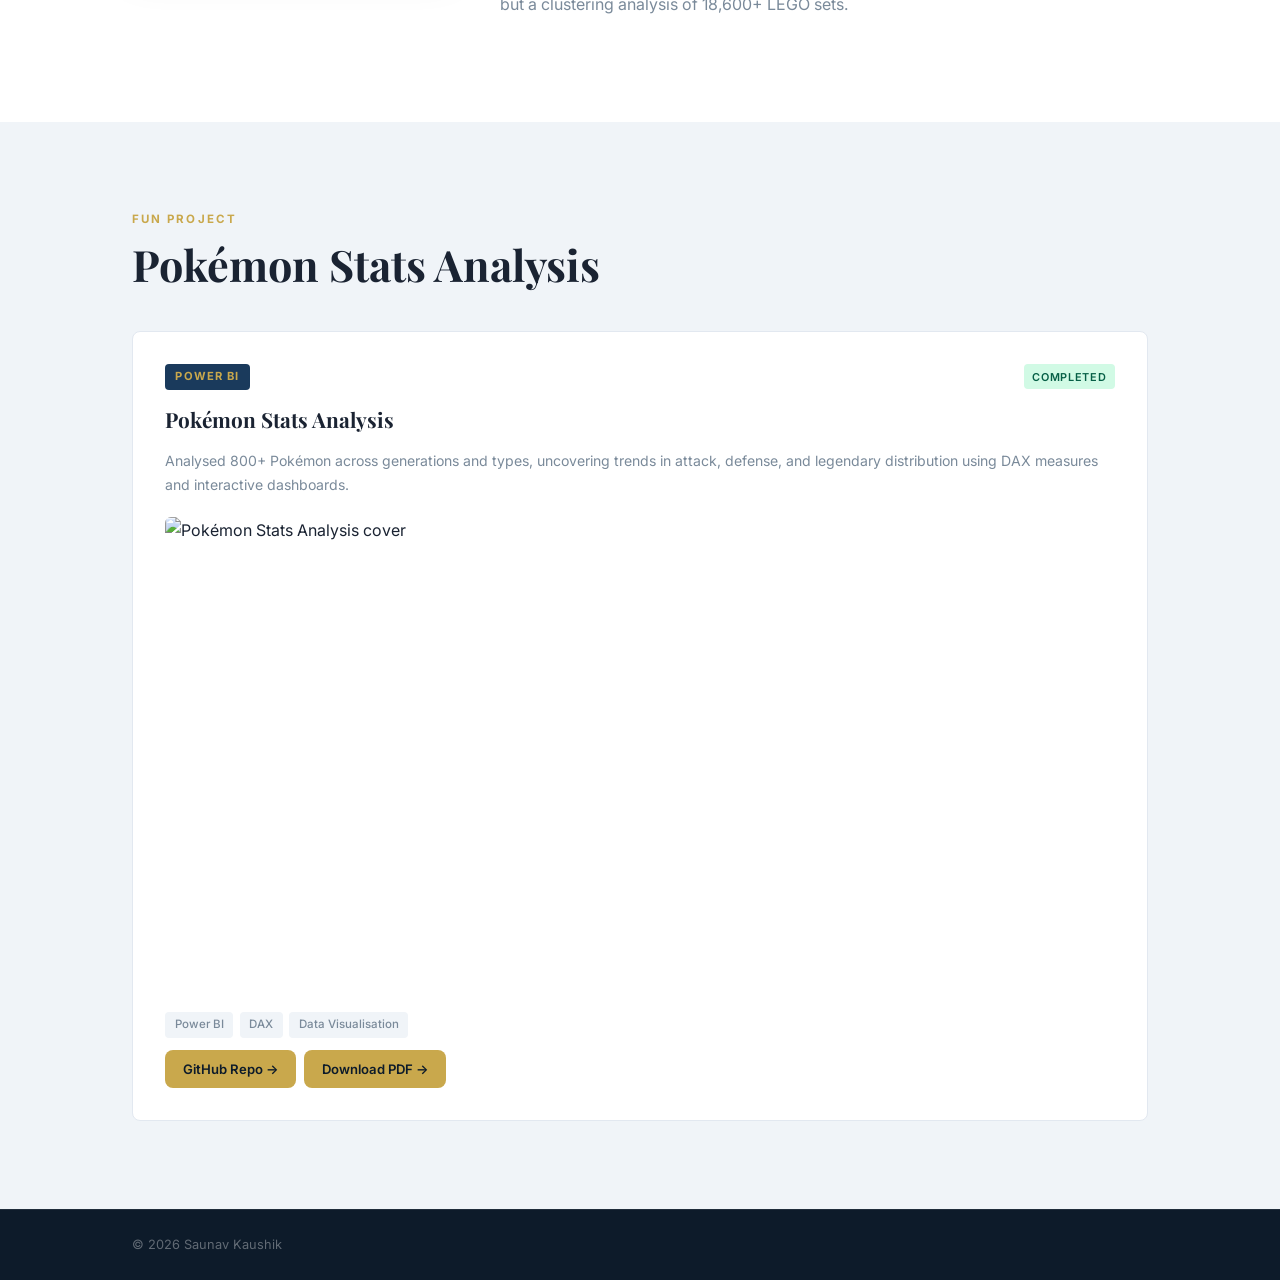
==== commit db5b9ebb: "Update fun.html" ====
--- a/fun.html
+++ b/fun.html
@@ -73,12 +73,9 @@
           <h3>Pokémon Stats Analysis</h3>
           <p>Analysed 800+ Pokémon across generations and types, uncovering trends in attack, defense, and legendary distribution using DAX measures and interactive dashboards.</p>
 
-          <div class="project-screenshots">
-            <img src="https://raw.githubusercontent.com/Saunavkaushik/Power_BI/refs/heads/main/Screenshots/Overview.png" alt="Overview" />
-            <img src="https://raw.githubusercontent.com/Saunavkaushik/Power_BI/refs/heads/main/Screenshots/Pokedex.png" alt="Pokédex" />
-            <img src="https://raw.githubusercontent.com/Saunavkaushik/Power_BI/refs/heads/main/Screenshots/Power%20Analysis.png" alt="Power Analysis" />
-            <img src="https://raw.githubusercontent.com/Saunavkaushik/Power_BI/refs/heads/main/Screenshots/Type%20Battles.png" alt="Type Battles" />
-          </div>
+          <div class="project-screenshots single" style="grid-template-columns: 1fr;">
+  <img src="https://github.com/Saunavkaushik/saunavkaushik.github.io/blob/main/img/Pokemon_cover.png" alt="Pokémon Stats Analysis cover" style="aspect-ratio: 1774/887;" />
+</div>
 
           <ul class="project-tags">
             <li>Power BI</li>
--- a/css/style.css
+++ b/css/style.css
@@ -257,16 +257,28 @@
 .project-card h3 {
   font-family: var(--font-display); font-size: 1.3rem; color: var(--ink);
 }
-.project-card p { font-size: 0.88rem; color: var(--muted); flex: 1; }
+.project-card p { font-size: 0.88rem; color: var(--muted); }
 .project-tags {
   list-style: none; display: flex; flex-wrap: wrap; gap: 0.4rem;
+}
+
+.project-screenshots.single img {
+  width: 100%;
+  object-fit: cover;
+  object-position: center;
+  display: block;
 }
 .project-tags li {
   font-size: 0.72rem; font-weight: 500;
   color: var(--muted); background: var(--slate);
   padding: 0.2rem 0.6rem; border-radius: 4px;
 }
-.project-footer { margin-top: 0.5rem; }
+.project-footer {
+  margin-top: auto;
+  display: flex;
+  gap: 0.5rem;
+  flex-wrap: wrap;
+}
 
 /* ── CONTACT ── */
 .contact-wrap { text-align: center; }
@@ -288,8 +300,53 @@
 }
 
 /* ── RESPONSIVE ── */
+/* Hamburger button — hidden on desktop */
+.nav-toggle {
+  display: none;
+  flex-direction: column;
+  justify-content: center;
+  gap: 5px;
+  width: 32px;
+  height: 32px;
+  background: none;
+  border: none;
+  cursor: pointer;
+  padding: 0;
+}
+.nav-toggle span {
+  display: block;
+  width: 100%;
+  height: 2px;
+  background: var(--white);
+  border-radius: 2px;
+  transition: transform 0.2s, opacity 0.2s;
+}
+.nav-toggle.active span:nth-child(1) { transform: translateY(7px) rotate(45deg); }
+.nav-toggle.active span:nth-child(2) { opacity: 0; }
+.nav-toggle.active span:nth-child(3) { transform: translateY(-7px) rotate(-45deg); }
+
 @media (max-width: 768px) {
-  nav ul { display: none; }
+  .nav-toggle { display: flex; }
+
+  nav ul {
+    display: none;
+    position: absolute;
+    top: 100%;
+    left: 0;
+    right: 0;
+    flex-direction: column;
+    gap: 0;
+    background: var(--navy);
+    padding: 0.5rem 0;
+    border-top: 1px solid rgba(255,255,255,0.08);
+  }
+  nav ul.open { display: flex; }
+  nav ul li { width: 100%; }
+  nav ul a {
+    display: block;
+    padding: 0.9rem 2rem;
+  }
+
   .hero-graphic { display: none; }
   .about-grid { grid-template-columns: 1fr; }
   .stat-stack { flex-direction: row; flex-wrap: wrap; }
@@ -309,17 +366,7 @@
   overflow: hidden;
   margin: 0.5rem 0;
 }
-.project-screenshots img {
-  width: 100%;
-  height: 120px;
-  object-fit: cover;
-  object-position: top;
-  display: block;
-}
-
-.project-screenshots.single img {
-  height: 200px;
-}
+
 
 /* ── PROJECT ANALYSIS BULLETS ── */
 .project-analysis {
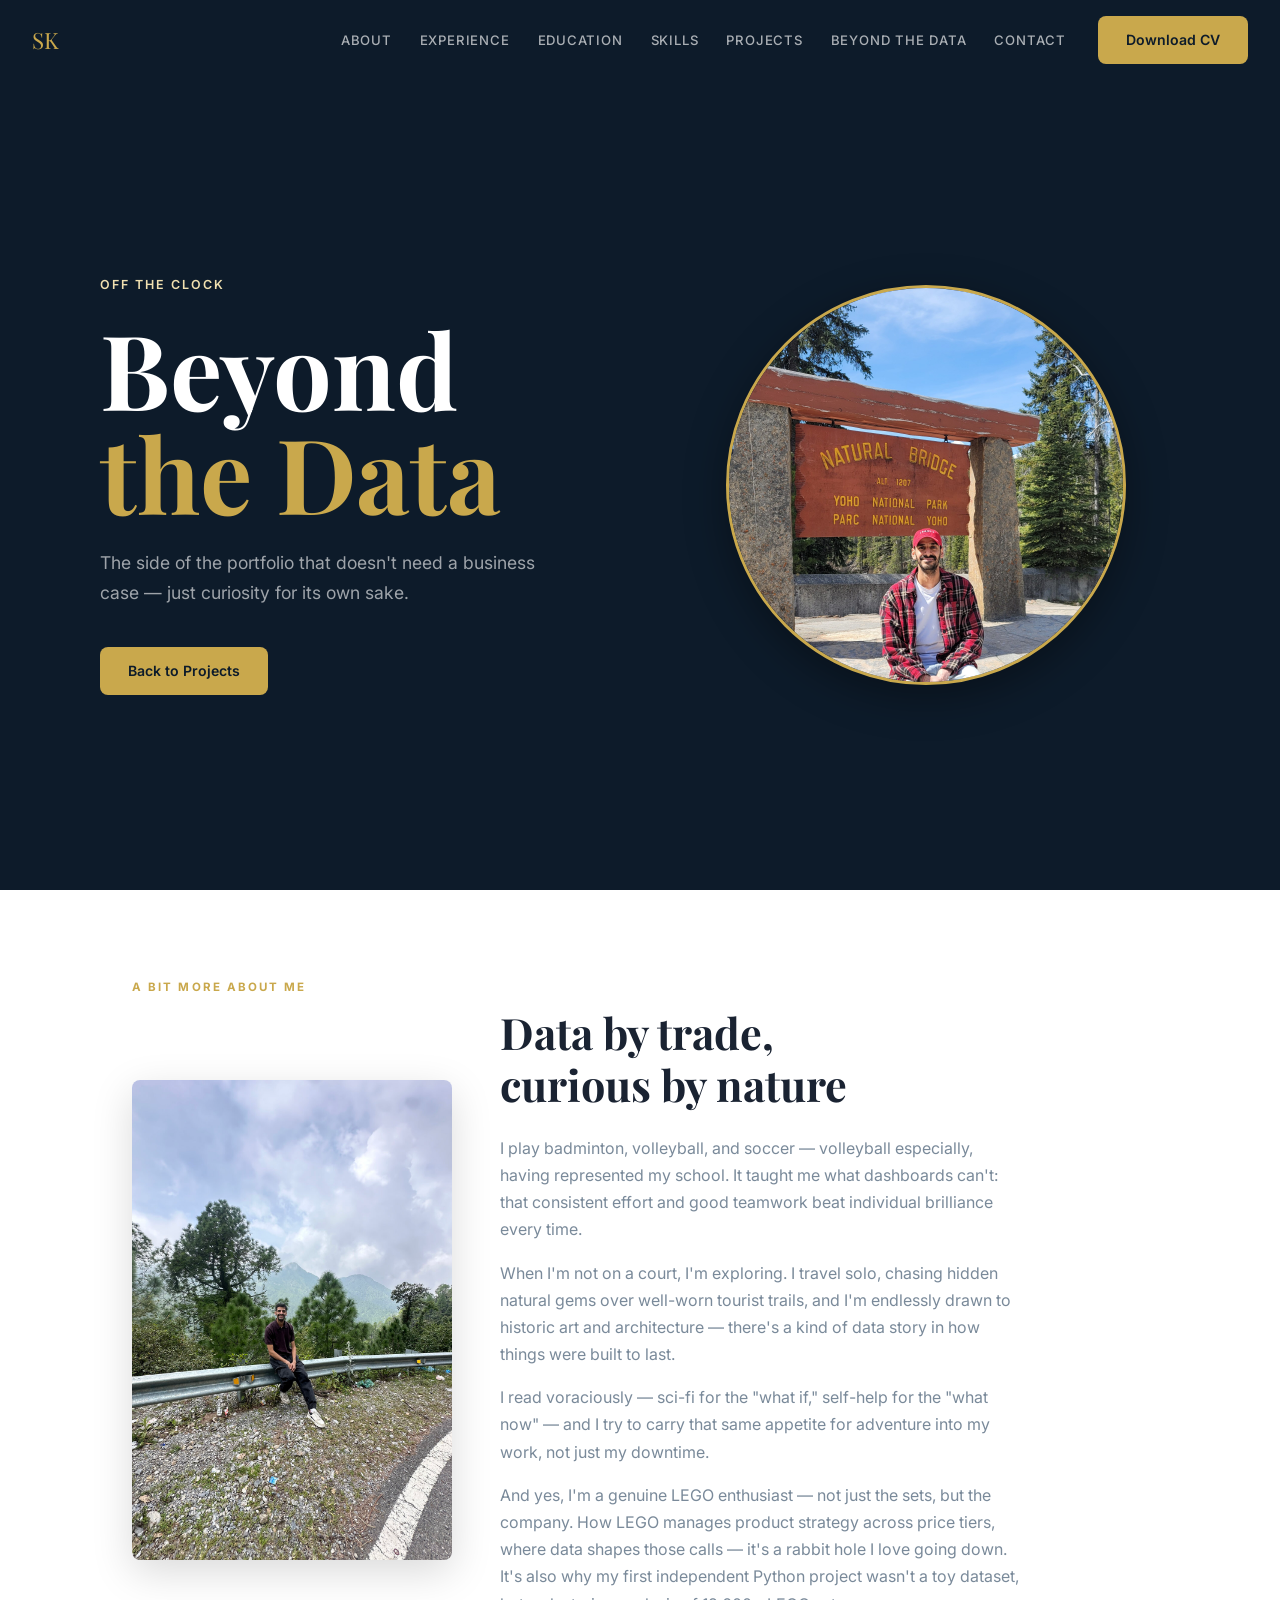
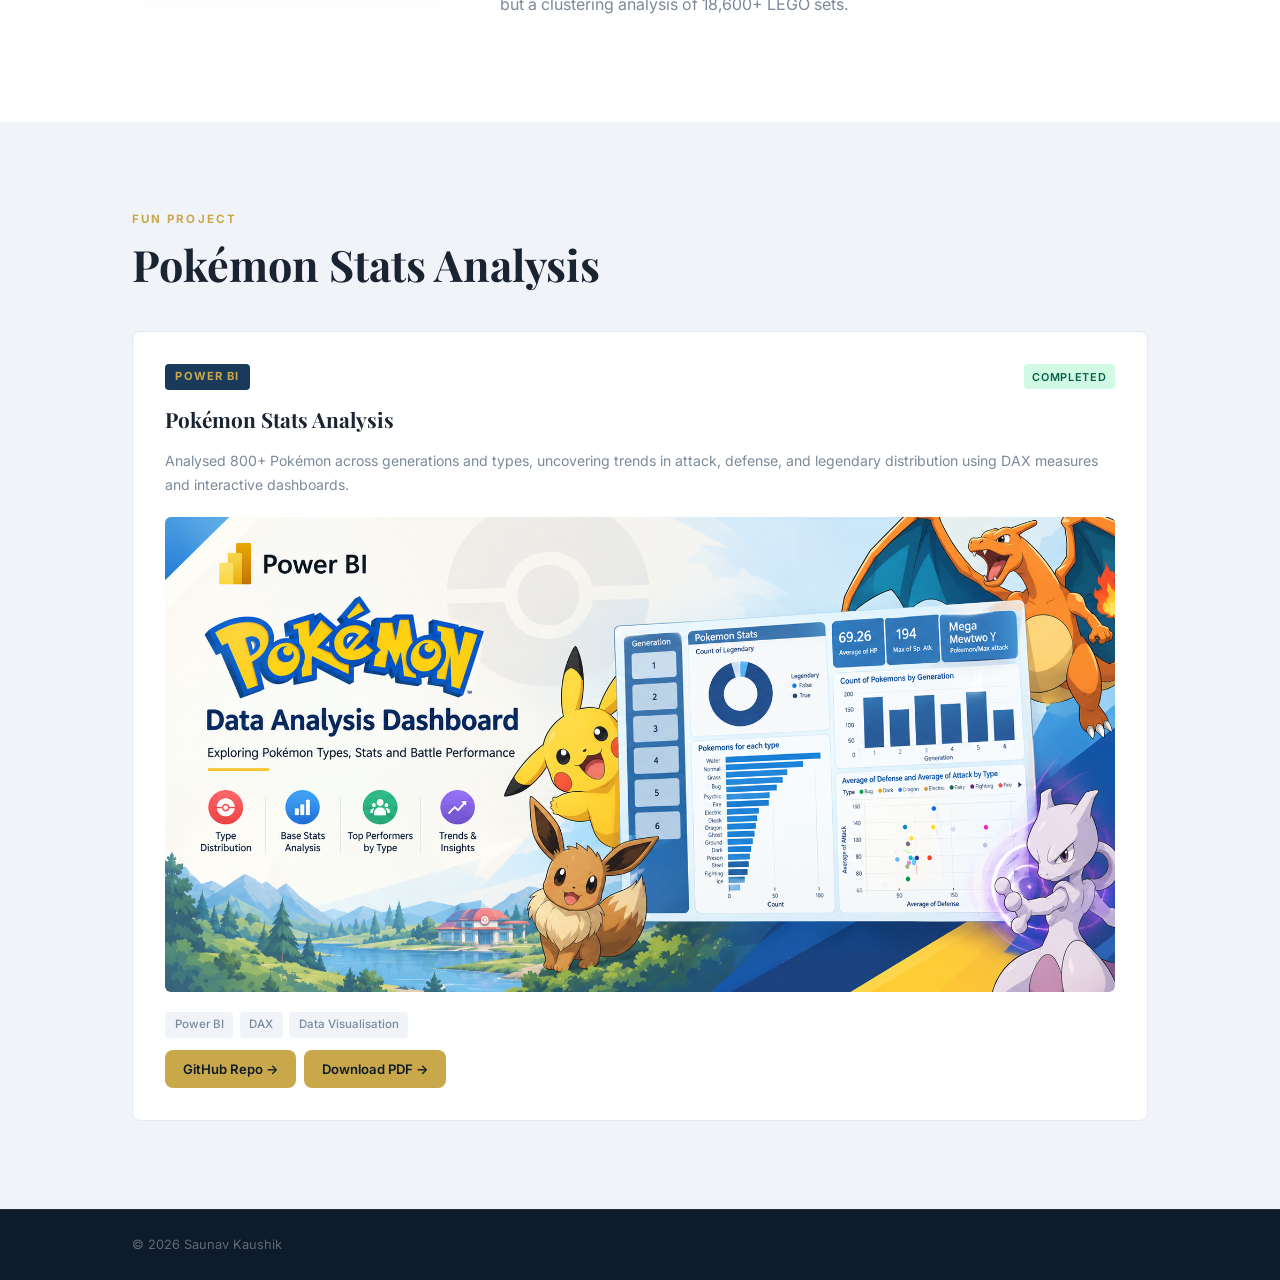
==== commit 0fc0fd5d: "Update fun.html" ====
--- a/fun.html
+++ b/fun.html
@@ -74,7 +74,7 @@
           <p>Analysed 800+ Pokémon across generations and types, uncovering trends in attack, defense, and legendary distribution using DAX measures and interactive dashboards.</p>
 
           <div class="project-screenshots single" style="grid-template-columns: 1fr;">
-  <img src="https://github.com/Saunavkaushik/saunavkaushik.github.io/blob/main/img/Pokemon_cover.png" alt="Pokémon Stats Analysis cover" style="aspect-ratio: 1774/887;" />
+  <img src="img/Pokemon_cover.png" alt="Pokémon Stats Analysis cover" style="aspect-ratio: 1774/887;" />
 </div>
 
           <ul class="project-tags">
